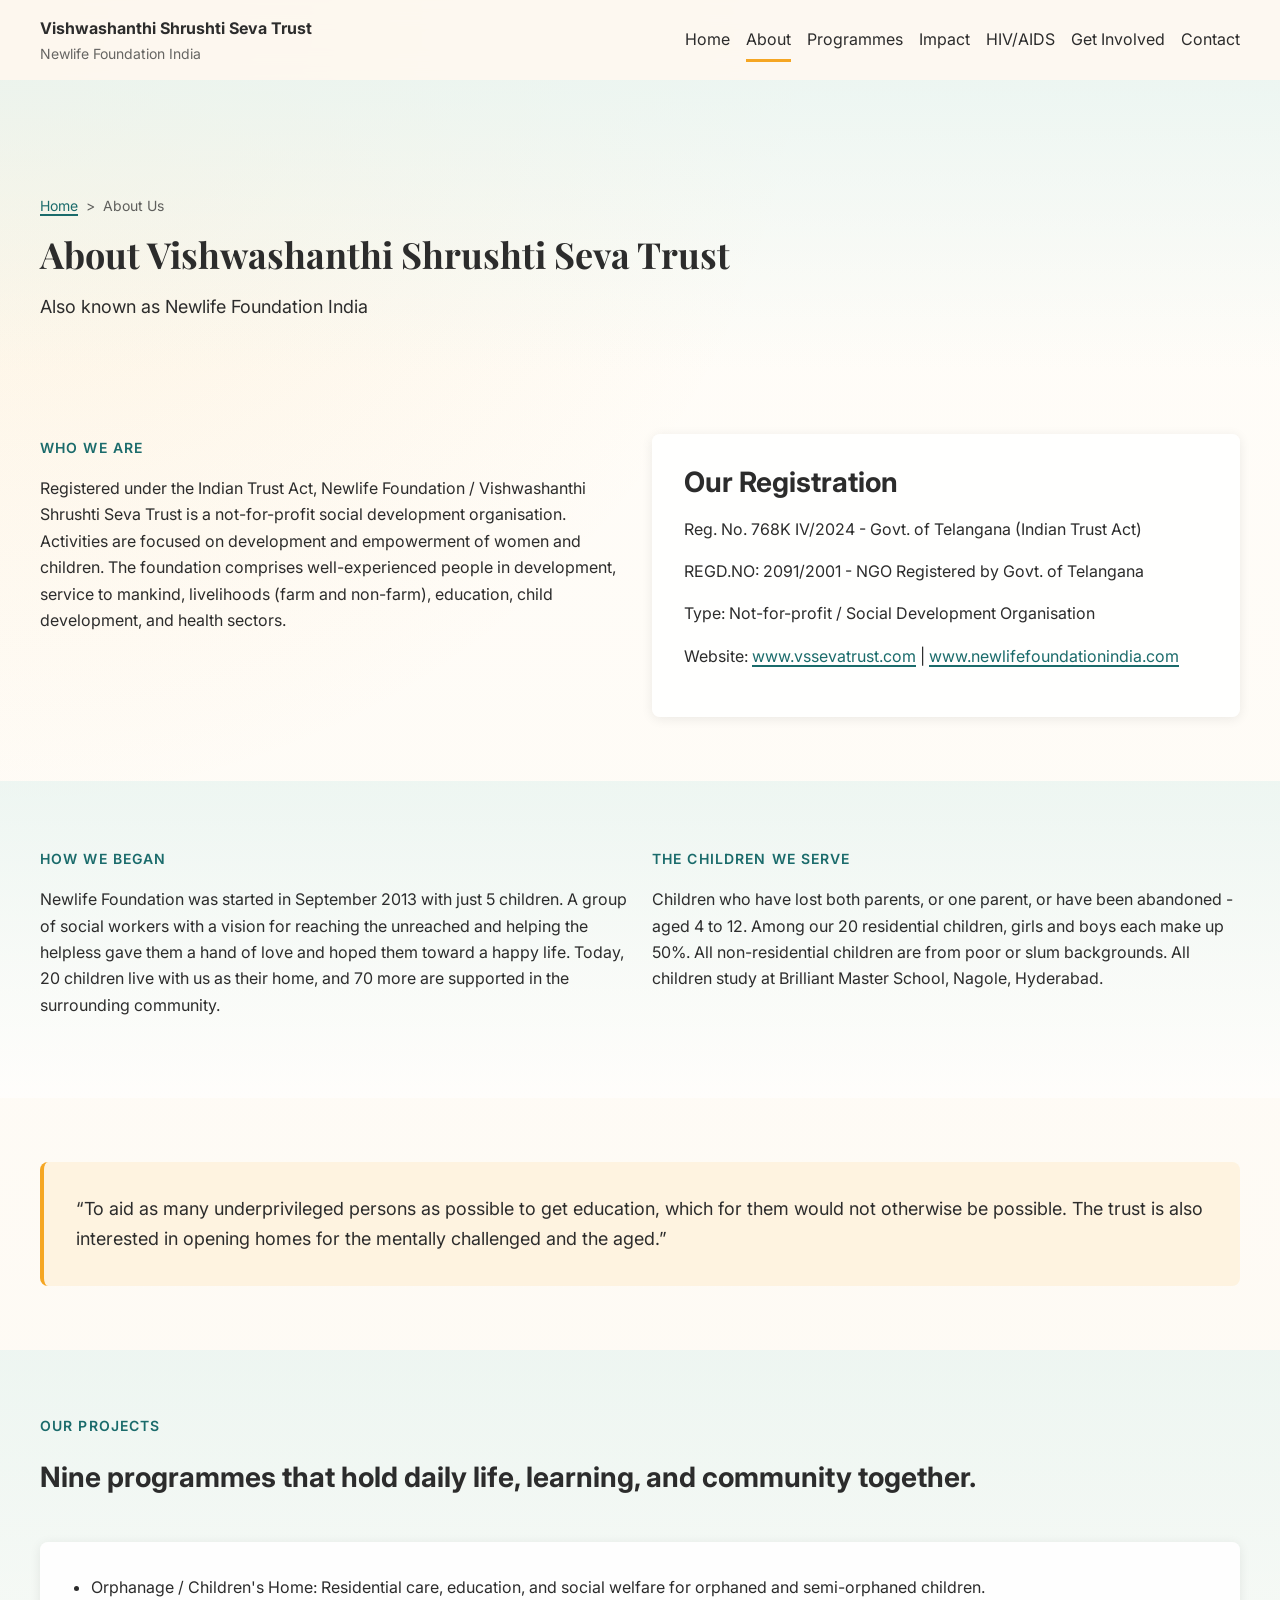
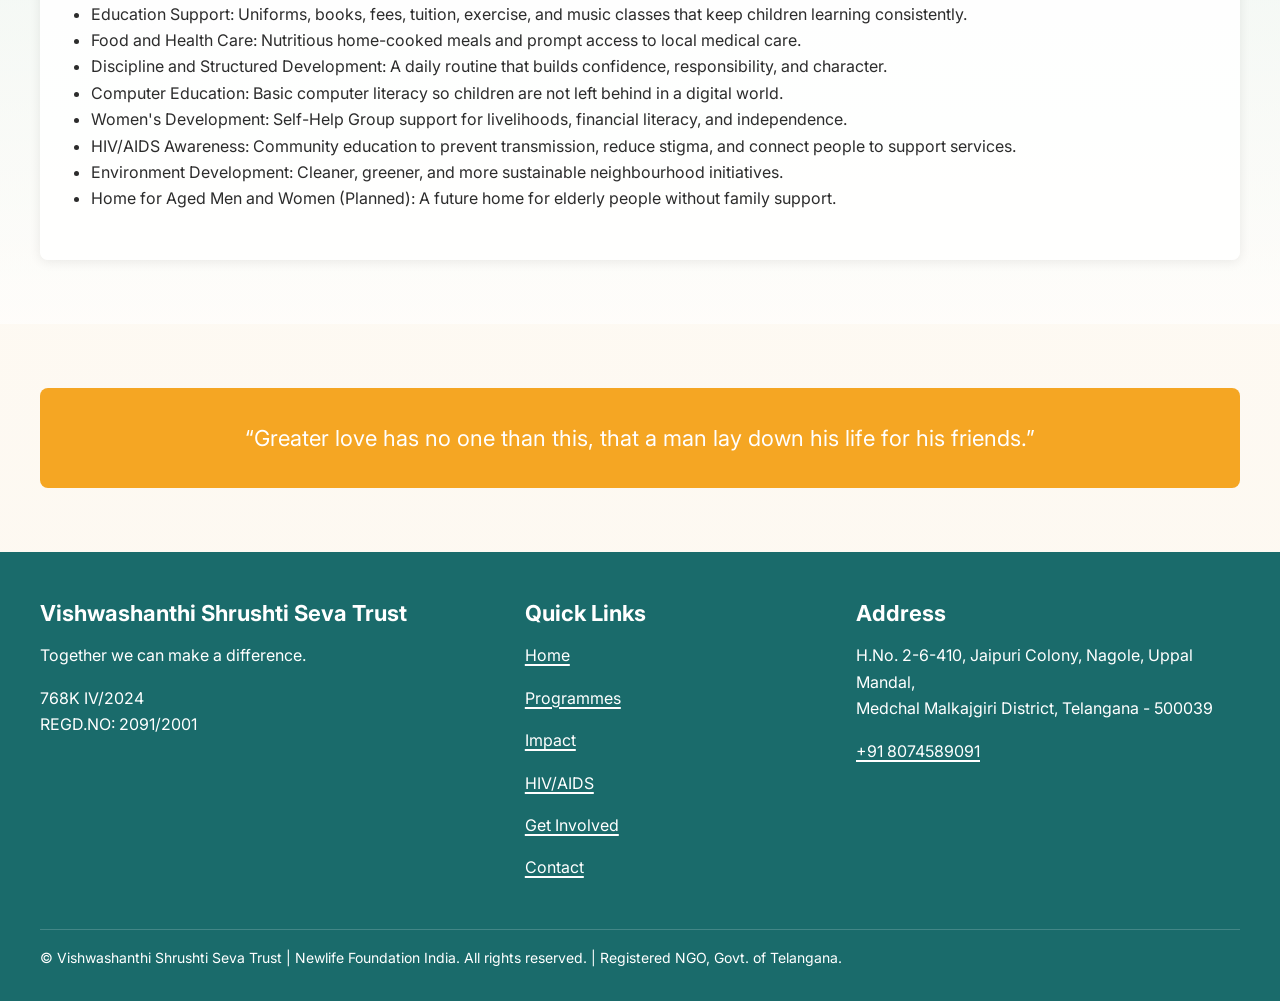
==== about.html @ 9d7c6ed6 "Initial commit: Vishwashanthi Shrushti Seva Trust website" ====
<!DOCTYPE html>
<html lang="en">
<head>
  <meta charset="UTF-8">
  <meta name="viewport" content="width=device-width, initial-scale=1">
  <title>About - Vishwashanthi Shrushti Seva Trust</title>
  <meta name="description" content="Read the history, mission, registrations, and child-focused work of Vishwashanthi Shrushti Seva Trust and Newlife Foundation India.">
  <meta property="og:title" content="About - Vishwashanthi Shrushti Seva Trust">
  <meta property="og:description" content="The Trust's mission, registrations, origin story, and programmes.">
  <meta property="og:type" content="website">
  <link rel="preconnect" href="https://fonts.googleapis.com">
  <link rel="preconnect" href="https://fonts.gstatic.com" crossorigin>
  <link href="https://fonts.googleapis.com/css2?family=Playfair+Display:wght@700&family=Inter:wght@400;500;600&display=swap" rel="stylesheet">
  <link rel="stylesheet" href="style.css">
  <style>.page-header{background:linear-gradient(180deg,rgba(232,244,240,.8),rgba(253,248,240,0));}</style>
</head>
<body>
  <a href="#main" class="skip-link">Skip to main content</a>
  <header class="site-header">
    <div class="container nav-shell">
      <a class="brand" href="index.html"><strong>Vishwashanthi Shrushti Seva Trust</strong><span>Newlife Foundation India</span></a>
      <button class="nav-toggle" type="button" aria-expanded="false" aria-controls="site-menu" data-nav-toggle><span class="visually-hidden">Open navigation</span><svg viewBox="0 0 24 24" aria-hidden="true"><path d="M4 7h16M4 12h16M4 17h16"/></svg></button>
      <nav class="nav-menu" id="site-menu" aria-label="Primary" data-nav-menu>
        <button class="nav-close" type="button" data-nav-close><span class="visually-hidden">Close navigation</span><svg viewBox="0 0 24 24" aria-hidden="true"><path d="M6 6l12 12M18 6 6 18"/></svg></button>
        <ul class="nav-links">
          <li><a href="index.html">Home</a></li>
          <li><a href="about.html" aria-current="page">About</a></li>
          <li><a href="programmes.html">Programmes</a></li>
          <li><a href="impact.html">Impact</a></li>
          <li><a href="hiv-aids.html">HIV/AIDS</a></li>
          <li><a href="get-involved.html">Get Involved</a></li>
          <li><a href="contact.html">Contact</a></li>
        </ul>
      </nav>
    </div>
  </header>
  <main id="main">
    <section class="page-header">
      <div class="container">
        <div class="breadcrumb"><a href="index.html">Home</a><span>&gt;</span><span>About Us</span></div>
        <h1>About Vishwashanthi Shrushti Seva Trust</h1>
        <p class="lead">Also known as Newlife Foundation India</p>
      </div>
    </section>

    <section class="section">
      <div class="container split-grid">
        <div>
          <span class="eyebrow">Who We Are</span>
          <p>Registered under the Indian Trust Act, Newlife Foundation / Vishwashanthi Shrushti Seva Trust is a not-for-profit social development organisation. Activities are focused on development and empowerment of women and children. The foundation comprises well-experienced people in development, service to mankind, livelihoods (farm and non-farm), education, child development, and health sectors.</p>
        </div>
        <aside class="info-card">
          <h2>Our Registration</h2>
          <p>Reg. No. 768K IV/2024 - Govt. of Telangana (Indian Trust Act)</p>
          <p>REGD.NO: 2091/2001 - NGO Registered by Govt. of Telangana</p>
          <p>Type: Not-for-profit / Social Development Organisation</p>
          <p>Website: <a href="http://www.vssevatrust.com">www.vssevatrust.com</a> | <a href="http://www.newlifefoundationindia.com">www.newlifefoundationindia.com</a></p>
        </aside>
      </div>
    </section>

    <section class="section section-alt">
      <div class="container split-grid">
        <div>
          <span class="eyebrow">How We Began</span>
          <p>Newlife Foundation was started in September 2013 with just 5 children. A group of social workers with a vision for reaching the unreached and helping the helpless gave them a hand of love and hoped them toward a happy life. Today, 20 children live with us as their home, and 70 more are supported in the surrounding community.</p>
        </div>
        <div>
          <span class="eyebrow">The Children We Serve</span>
          <p>Children who have lost both parents, or one parent, or have been abandoned - aged 4 to 12. Among our 20 residential children, girls and boys each make up 50%. All non-residential children are from poor or slum backgrounds. All children study at Brilliant Master School, Nagole, Hyderabad.</p>
        </div>
      </div>
    </section>

    <section class="section">
      <div class="container">
        <div class="pull-quote">
          “To aid as many underprivileged persons as possible to get education, which for them would not otherwise be possible. The trust is also interested in opening homes for the mentally challenged and the aged.”
        </div>
      </div>
    </section>

    <section class="section section-alt">
      <div class="container">
        <div class="section-title-row">
          <span class="eyebrow">Our Projects</span>
          <h2>Nine programmes that hold daily life, learning, and community together.</h2>
        </div>
        <div class="info-card">
          <ul>
            <li>Orphanage / Children's Home: Residential care, education, and social welfare for orphaned and semi-orphaned children.</li>
            <li>Education Support: Uniforms, books, fees, tuition, exercise, and music classes that keep children learning consistently.</li>
            <li>Food and Health Care: Nutritious home-cooked meals and prompt access to local medical care.</li>
            <li>Discipline and Structured Development: A daily routine that builds confidence, responsibility, and character.</li>
            <li>Computer Education: Basic computer literacy so children are not left behind in a digital world.</li>
            <li>Women's Development: Self-Help Group support for livelihoods, financial literacy, and independence.</li>
            <li>HIV/AIDS Awareness: Community education to prevent transmission, reduce stigma, and connect people to support services.</li>
            <li>Environment Development: Cleaner, greener, and more sustainable neighbourhood initiatives.</li>
            <li>Home for Aged Men and Women (Planned): A future home for elderly people without family support.</li>
          </ul>
        </div>
      </div>
    </section>

    <section class="section">
      <div class="container">
        <div class="quote-band">“Greater love has no one than this, that a man lay down his life for his friends.”</div>
      </div>
    </section>
  </main>

  <footer class="site-footer">
    <div class="container footer-grid">
      <div><h3>Vishwashanthi Shrushti Seva Trust</h3><p>Together we can make a difference.</p><p>768K IV/2024<br>REGD.NO: 2091/2001</p></div>
      <div><h3>Quick Links</h3><p><a href="index.html">Home</a></p><p><a href="programmes.html">Programmes</a></p><p><a href="impact.html">Impact</a></p><p><a href="hiv-aids.html">HIV/AIDS</a></p><p><a href="get-involved.html">Get Involved</a></p><p><a href="contact.html">Contact</a></p></div>
      <div><h3>Address</h3><p>H.No. 2-6-410, Jaipuri Colony, Nagole, Uppal Mandal,<br>Medchal Malkajgiri District, Telangana - 500039</p><p><a href="tel:+918074589091">+91 8074589091</a></p></div>
    </div>
    <div class="container subfooter">© Vishwashanthi Shrushti Seva Trust | Newlife Foundation India. All rights reserved. | Registered NGO, Govt. of Telangana.</div>
  </footer>
  <script src="nav.js"></script>
</body>
</html>
---- style.css ----
:root {
  --color-saffron: #f5a623;
  --color-teal: #1a6b6b;
  --color-teal-light: #2a8a8a;
  --color-ivory: #fdf8f0;
  --color-sage: #e8f4f0;
  --color-charcoal: #2c2c2c;
  --color-white: #ffffff;
  --color-saffron-light: #fef3e0;
  --fs-xs: 0.875rem;
  --fs-sm: 1rem;
  --fs-md: 1.125rem;
  --fs-lg: 1.375rem;
  --fs-xl: 1.75rem;
  --fs-2xl: 2.25rem;
  --fs-hero: 3rem;
  --space-1: 8px;
  --space-2: 16px;
  --space-3: 24px;
  --space-4: 32px;
  --space-5: 48px;
  --space-6: 64px;
  --space-7: 96px;
  --max-width: 1200px;
  --radius-card: 8px;
  --radius-btn: 4px;
  --shadow-card: 0 2px 12px rgba(0, 0, 0, 0.08);
  --nav-height: 80px;
}

*,
*::before,
*::after {
  box-sizing: border-box;
}

html {
  scroll-behavior: smooth;
}

body {
  margin: 0;
  font-family: "Inter", sans-serif;
  font-size: var(--fs-sm);
  line-height: 1.65;
  color: var(--color-charcoal);
  background:
    radial-gradient(circle at top left, rgba(245, 166, 35, 0.12), transparent 28%),
    linear-gradient(180deg, #fffdf9 0%, var(--color-ivory) 100%);
}

body.menu-open {
  overflow: hidden;
}

a {
  color: var(--color-teal);
  text-decoration-thickness: 1.5px;
  text-underline-offset: 0.18em;
}

a:hover,
button:hover {
  filter: brightness(0.92);
}

a:focus-visible,
button:focus-visible,
iframe:focus-visible {
  outline: 2px solid var(--color-saffron);
  outline-offset: 2px;
}

img,
svg {
  max-width: 100%;
}

iframe {
  width: 100%;
  border: 0;
}

h1,
h2,
h3 {
  margin: 0 0 var(--space-2);
  line-height: 1.2;
  letter-spacing: 0;
}

h1,
.hero-title,
.ribbon-text {
  font-family: "Playfair Display", serif;
}

h1 {
  font-size: 1.75rem;
}

h2 {
  font-size: var(--fs-xl);
}

h3 {
  font-size: var(--fs-lg);
}

p,
ul,
ol,
blockquote {
  margin: 0 0 var(--space-2);
}

ul,
ol {
  padding-left: 1.2rem;
}

.skip-link {
  position: absolute;
  left: var(--space-2);
  top: -48px;
  background: var(--color-white);
  color: var(--color-charcoal);
  padding: 10px 14px;
  border-radius: var(--radius-btn);
  z-index: 2000;
}

.skip-link:focus {
  top: 12px;
}

.visually-hidden {
  position: absolute;
  width: 1px;
  height: 1px;
  padding: 0;
  margin: -1px;
  overflow: hidden;
  clip: rect(0, 0, 0, 0);
  white-space: nowrap;
  border: 0;
}

.container {
  width: min(calc(100% - 32px), var(--max-width));
  margin: 0 auto;
}

.section {
  padding: var(--space-6) 0;
}

.section-tight {
  padding: var(--space-5) 0;
}

.section-alt {
  background: linear-gradient(180deg, rgba(232, 244, 240, 0.75), rgba(255, 255, 255, 0.6));
}

.section-saffron {
  background: var(--color-saffron-light);
}

.eyebrow {
  display: inline-block;
  margin-bottom: var(--space-2);
  font-size: var(--fs-xs);
  font-weight: 600;
  text-transform: uppercase;
  letter-spacing: 0.08em;
  color: var(--color-teal);
}

.lead {
  font-size: var(--fs-md);
}

.page-header {
  padding-top: calc(var(--nav-height) + var(--space-4));
  padding-bottom: var(--space-4);
}

.breadcrumb {
  display: inline-flex;
  gap: var(--space-1);
  flex-wrap: wrap;
  font-size: var(--fs-xs);
  margin-bottom: var(--space-2);
  color: rgba(44, 44, 44, 0.75);
}

.site-header {
  position: sticky;
  top: 0;
  z-index: 1000;
  background: rgba(253, 248, 240, 0.9);
  backdrop-filter: blur(12px);
  transition: background 0.25s ease, box-shadow 0.25s ease;
}

.site-header.scrolled {
  background: rgba(255, 255, 255, 0.98);
  box-shadow: 0 8px 24px rgba(0, 0, 0, 0.08);
}

.nav-shell {
  display: flex;
  align-items: center;
  justify-content: space-between;
  min-height: var(--nav-height);
  gap: var(--space-2);
}

.brand {
  color: var(--color-charcoal);
  text-decoration: none;
}

.brand strong {
  display: block;
  font-size: 1rem;
}

.brand span {
  display: block;
  font-size: var(--fs-xs);
  color: rgba(44, 44, 44, 0.72);
}

.nav-toggle {
  display: inline-flex;
  width: 44px;
  height: 44px;
  border: 0;
  background: transparent;
  color: var(--color-teal);
  align-items: center;
  justify-content: center;
  cursor: pointer;
}

.nav-toggle svg,
.nav-close svg {
  width: 24px;
  height: 24px;
}

.nav-toggle svg path,
.nav-close svg path {
  stroke: currentColor;
  fill: none;
  stroke-linecap: round;
  stroke-linejoin: round;
  stroke-width: 2;
}

.nav-menu {
  position: absolute;
  top: 0;
  left: 0;
  right: 0;
  display: flex;
  flex-direction: column;
  justify-content: flex-start;
  padding: calc(var(--nav-height) + var(--space-5)) var(--space-4) var(--space-5);
  background: var(--color-teal);
  z-index: 1200;
  overflow-y: auto;
  min-height: 100vh;
  transform: translateY(-100%);
  opacity: 0;
  visibility: hidden;
  transition: transform 0.3s ease, opacity 0.3s ease, visibility 0.3s ease;
}

.nav-menu.open {
  transform: translateY(0);
  opacity: 1;
  visibility: visible;
}

.nav-close {
  position: absolute;
  top: var(--space-3);
  right: var(--space-3);
  width: 44px;
  height: 44px;
  border: 0;
  background: transparent;
  color: var(--color-white);
  cursor: pointer;
}

.nav-links {
  list-style: none;
  padding: 0;
  margin: 0;
  display: flex;
  flex-direction: column;
  gap: var(--space-2);
  width: 100%;
}

.nav-links a {
  display: inline-flex;
  align-items: center;
  min-height: 44px;
  color: var(--color-white);
  text-decoration: none;
  font-size: 2rem;
  line-height: 56px;
  border-bottom: 3px solid transparent;
}

.nav-links a[aria-current="page"] {
  border-bottom-color: var(--color-saffron);
}

.hero {
  position: relative;
  min-height: 85vh;
  display: flex;
  align-items: center;
  padding: calc(var(--nav-height) + var(--space-5)) 0 var(--space-6);
  background:
    linear-gradient(120deg, rgba(26, 107, 107, 0.96), rgba(42, 138, 138, 0.9) 48%, rgba(245, 166, 35, 0.88)),
    linear-gradient(180deg, rgba(255, 255, 255, 0.06), rgba(255, 255, 255, 0));
  color: var(--color-white);
  overflow: hidden;
}

.hero::after {
  content: "";
  position: absolute;
  inset: auto -8% -12% auto;
  width: 280px;
  height: 280px;
  border-radius: 50%;
  background: rgba(255, 255, 255, 0.12);
}

.hero-grid {
  position: relative;
  z-index: 1;
  display: grid;
  gap: var(--space-4);
}

.hero-title {
  font-size: 1.75rem;
  max-width: 11ch;
}

.hero-subtitle {
  font-size: var(--fs-md);
  max-width: 34rem;
}

.hero-tagline {
  font-size: var(--fs-sm);
  font-weight: 600;
}

.button-row {
  display: flex;
  flex-wrap: wrap;
  gap: var(--space-2);
  margin-top: var(--space-3);
}

.btn {
  display: inline-flex;
  align-items: center;
  justify-content: center;
  min-height: 44px;
  padding: 12px 28px;
  border-radius: var(--radius-btn);
  border: 2px solid transparent;
  text-decoration: none;
  font-weight: 600;
}

.btn-primary {
  background: var(--color-saffron);
  color: var(--color-white);
}

.btn-secondary {
  color: var(--color-teal);
  border-color: var(--color-teal);
  background: transparent;
}

.story-ribbon {
  background: var(--color-saffron);
  color: var(--color-white);
}

.story-ribbon .container {
  display: flex;
  align-items: center;
  justify-content: center;
  gap: var(--space-2);
  padding: 18px 0;
}

.ribbon-text {
  font-size: 1.2rem;
  font-style: italic;
  text-align: center;
}

.ribbon-hearts {
  display: none;
  flex: 0 0 auto;
  width: 120px;
  height: 20px;
  fill: none;
  stroke: currentColor;
  stroke-width: 1.8;
}

.stats-grid,
.card-grid,
.facts-grid,
.footer-grid,
.split-grid,
.contact-grid,
.impact-grid {
  display: grid;
  gap: var(--space-3);
}

.impact-strip {
  margin-top: calc(-1 * var(--space-5));
  position: relative;
  z-index: 2;
}

.stat-card,
.info-card,
.program-card,
.fact-card,
.timeline-item,
.contact-card,
.quote-card,
.letter-card {
  background: rgba(255, 255, 255, 0.92);
  border-radius: var(--radius-card);
  box-shadow: var(--shadow-card);
}

.stat-card {
  padding: var(--space-3);
  text-align: center;
}

.stat-value {
  display: block;
  font-size: 2rem;
  font-weight: 700;
  color: var(--color-teal);
}

.stat-label {
  font-size: var(--fs-xs);
  color: rgba(44, 44, 44, 0.74);
}

.info-card,
.program-card,
.fact-card,
.contact-card,
.letter-card {
  padding: var(--space-4);
}

.program-card,
.fact-card {
  border-top: 4px solid var(--color-saffron);
}

.icon-chip {
  display: inline-flex;
  align-items: center;
  justify-content: center;
  width: 52px;
  height: 52px;
  margin-bottom: var(--space-2);
  border-radius: 14px;
  background: var(--color-sage);
  color: var(--color-teal);
}

.icon-chip svg {
  width: 24px;
  height: 24px;
  stroke: currentColor;
  fill: none;
  stroke-width: 1.8;
  stroke-linecap: round;
  stroke-linejoin: round;
}

.pull-quote {
  padding: var(--space-4);
  background: var(--color-saffron-light);
  border-left: 4px solid var(--color-saffron);
  border-radius: var(--radius-card);
  font-size: var(--fs-md);
}

.callout {
  padding: var(--space-3);
  background: linear-gradient(135deg, var(--color-saffron-light), rgba(232, 244, 240, 0.85));
  border-radius: var(--radius-card);
  border: 1px solid rgba(26, 107, 107, 0.12);
}

.section-title-row {
  display: flex;
  flex-direction: column;
  gap: var(--space-1);
  margin-bottom: var(--space-4);
}

.programme-section {
  padding: var(--space-5) 0;
}

.programme-section + .programme-section {
  border-top: 1px solid rgba(26, 107, 107, 0.12);
}

.programme-inner {
  display: grid;
  gap: var(--space-3);
}

.programme-copy {
  display: grid;
  gap: var(--space-2);
}

.timeline {
  display: grid;
  gap: var(--space-2);
  margin: var(--space-4) 0;
}

.timeline-item {
  position: relative;
  padding: var(--space-3);
}

.timeline-time {
  display: block;
  font-weight: 700;
  color: var(--color-teal);
}

.school-note,
.computer-note,
.quote-band {
  border-radius: var(--radius-card);
  padding: var(--space-4);
}

.school-note,
.computer-note {
  background: var(--color-saffron-light);
}

.quote-band {
  background: var(--color-saffron);
  color: var(--color-white);
  text-align: center;
  font-size: var(--fs-lg);
}

.impact-panels {
  display: grid;
  gap: var(--space-3);
}

.impact-panel {
  padding: var(--space-4);
  background: rgba(255, 255, 255, 0.88);
  border-radius: var(--radius-card);
  box-shadow: var(--shadow-card);
}

.timeline-history {
  position: relative;
  display: grid;
  gap: var(--space-3);
  margin-top: var(--space-4);
}

.timeline-history::before {
  content: "";
  position: absolute;
  left: 11px;
  top: 8px;
  bottom: 8px;
  width: 2px;
  background: rgba(26, 107, 107, 0.24);
}

.history-item {
  position: relative;
  padding-left: var(--space-4);
}

.history-item::before {
  content: "";
  position: absolute;
  left: 4px;
  top: 7px;
  width: 14px;
  height: 14px;
  border-radius: 50%;
  background: var(--color-saffron);
  box-shadow: 0 0 0 4px rgba(245, 166, 35, 0.18);
}

.history-year {
  display: inline-block;
  min-width: 4.5rem;
  font-weight: 700;
  color: var(--color-teal);
}

.site-footer {
  background: var(--color-teal);
  color: var(--color-white);
  padding-top: var(--space-5);
}

.site-footer a {
  color: var(--color-white);
}

.footer-grid {
  padding-bottom: var(--space-4);
}

.subfooter {
  padding: var(--space-2) 0 var(--space-4);
  border-top: 1px solid rgba(255, 255, 255, 0.18);
  font-size: var(--fs-xs);
}

.plain-link {
  font-weight: 600;
}

.visually-muted {
  color: rgba(44, 44, 44, 0.75);
}

@media (min-width: 640px) {
  h1 {
    font-size: var(--fs-2xl);
  }

  .hero-title {
    font-size: 2.25rem;
  }

  .stats-grid,
  .facts-grid,
  .impact-grid {
    grid-template-columns: repeat(2, minmax(0, 1fr));
  }

  .card-grid,
  .split-grid,
  .contact-grid,
  .footer-grid,
  .impact-panels {
    grid-template-columns: repeat(2, minmax(0, 1fr));
  }

  .timeline {
    grid-template-columns: repeat(2, minmax(0, 1fr));
  }
}

@media (min-width: 768px) {
  .nav-toggle,
  .nav-close {
    display: none;
  }

  .nav-menu {
    position: static;
    inset: auto;
    padding: 0;
    background: transparent;
    transform: none;
    opacity: 1;
    visibility: visible;
    min-height: 0;
    overflow-y: visible;
  }

  .nav-links {
    flex-direction: row;
    flex-wrap: wrap;
    justify-content: flex-end;
    gap: var(--space-2);
  }

  .nav-links a {
    min-height: 44px;
    font-size: var(--fs-sm);
    line-height: 1.5;
    color: var(--color-charcoal);
  }

  .site-header.scrolled .nav-links a {
    color: var(--color-charcoal);
  }

  .hero-grid,
  .split-grid,
  .contact-grid,
  .programme-inner {
    grid-template-columns: repeat(2, minmax(0, 1fr));
    align-items: start;
  }

  .timeline {
    grid-template-columns: repeat(5, minmax(0, 1fr));
  }

  .ribbon-hearts {
    display: block;
  }
}

@media (min-width: 1024px) {
  .hero-title {
    font-size: var(--fs-hero);
  }

  .stats-grid {
    grid-template-columns: repeat(4, minmax(0, 1fr));
  }

  .impact-grid {
    grid-template-columns: repeat(3, minmax(0, 1fr));
  }

  .card-grid,
  .facts-grid {
    grid-template-columns: repeat(3, minmax(0, 1fr));
  }

  .footer-grid {
    grid-template-columns: 1.2fr 0.8fr 1fr;
  }

  .timeline {
    grid-template-columns: repeat(10, minmax(0, 1fr));
  }
}

@media (prefers-reduced-motion: reduce) {
  html {
    scroll-behavior: auto;
  }

  *,
  *::before,
  *::after {
    animation: none !important;
    transition: none !important;
  }
}
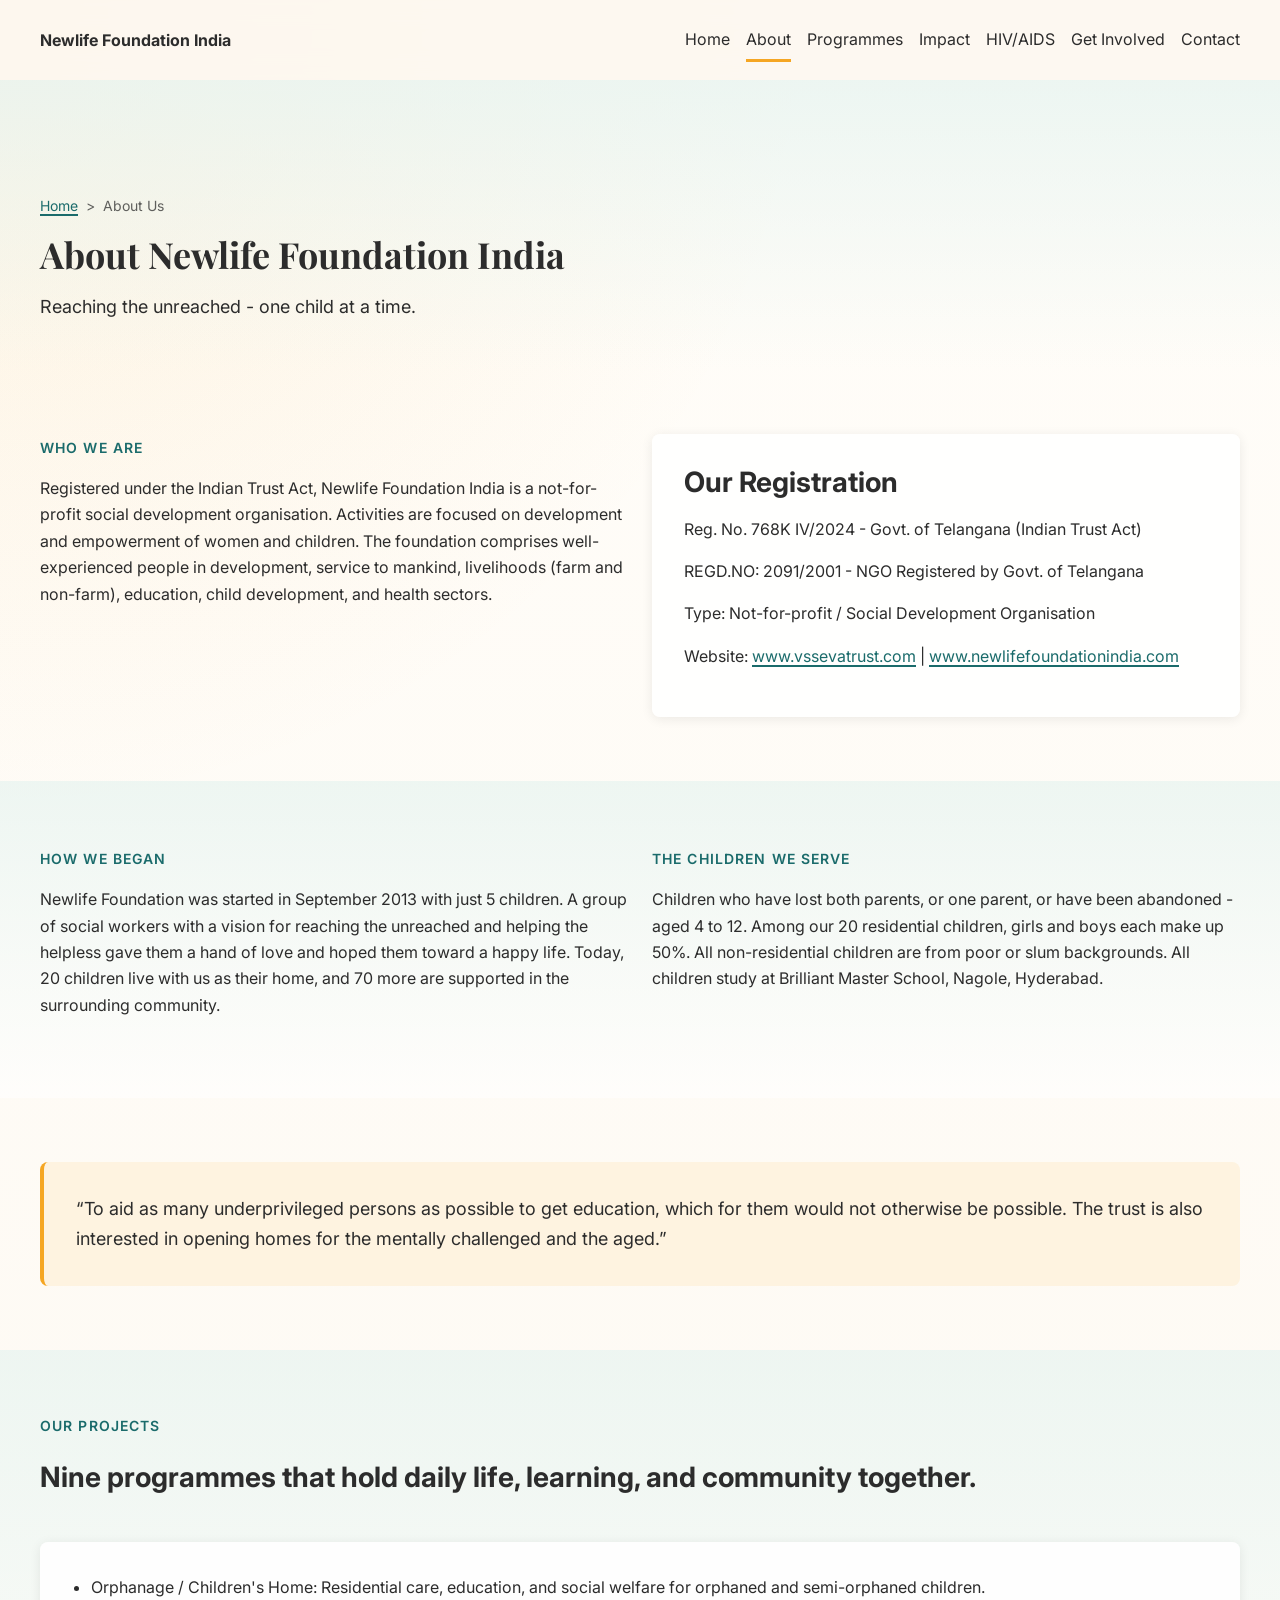
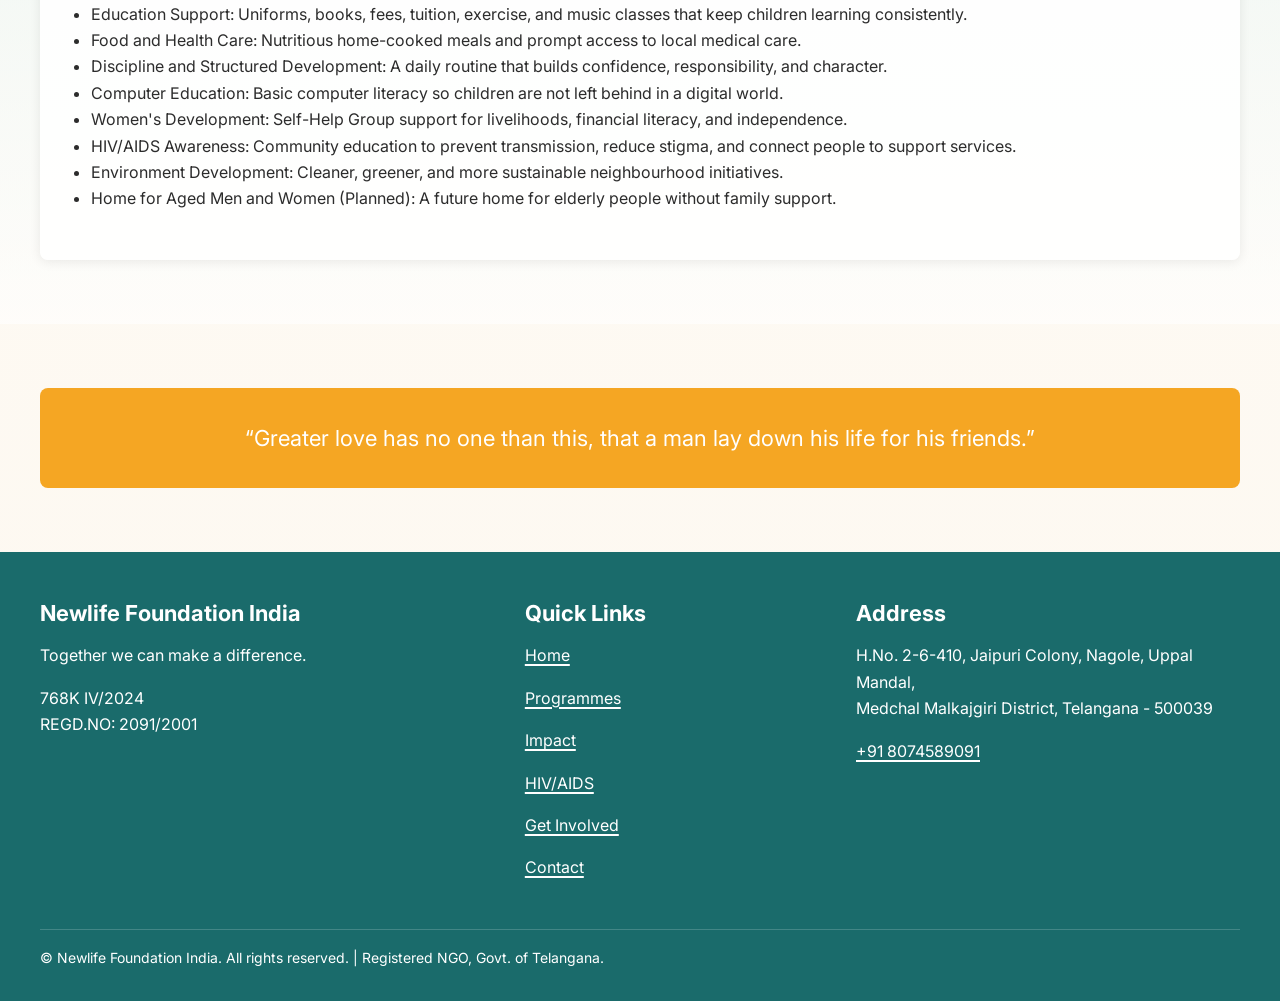
==== commit 50c4371f: "Rename trust to Newlife Foundation India across the entire website" ====
--- a/about.html
+++ b/about.html
@@ -3,9 +3,9 @@
 <head>
   <meta charset="UTF-8">
   <meta name="viewport" content="width=device-width, initial-scale=1">
-  <title>About - Vishwashanthi Shrushti Seva Trust</title>
-  <meta name="description" content="Read the history, mission, registrations, and child-focused work of Vishwashanthi Shrushti Seva Trust and Newlife Foundation India.">
-  <meta property="og:title" content="About - Vishwashanthi Shrushti Seva Trust">
+  <title>About - Newlife Foundation India</title>
+  <meta name="description" content="Read the history, mission, registrations, and child-focused work of Newlife Foundation India.">
+  <meta property="og:title" content="About - Newlife Foundation India">
   <meta property="og:description" content="The Trust's mission, registrations, origin story, and programmes.">
   <meta property="og:type" content="website">
   <link rel="preconnect" href="https://fonts.googleapis.com">
@@ -18,7 +18,7 @@
   <a href="#main" class="skip-link">Skip to main content</a>
   <header class="site-header">
     <div class="container nav-shell">
-      <a class="brand" href="index.html"><strong>Vishwashanthi Shrushti Seva Trust</strong><span>Newlife Foundation India</span></a>
+      <a class="brand" href="index.html"><strong>Newlife Foundation India</strong></a>
       <button class="nav-toggle" type="button" aria-expanded="false" aria-controls="site-menu" data-nav-toggle><span class="visually-hidden">Open navigation</span><svg viewBox="0 0 24 24" aria-hidden="true"><path d="M4 7h16M4 12h16M4 17h16"/></svg></button>
       <nav class="nav-menu" id="site-menu" aria-label="Primary" data-nav-menu>
         <button class="nav-close" type="button" data-nav-close><span class="visually-hidden">Close navigation</span><svg viewBox="0 0 24 24" aria-hidden="true"><path d="M6 6l12 12M18 6 6 18"/></svg></button>
@@ -38,8 +38,8 @@
     <section class="page-header">
       <div class="container">
         <div class="breadcrumb"><a href="index.html">Home</a><span>&gt;</span><span>About Us</span></div>
-        <h1>About Vishwashanthi Shrushti Seva Trust</h1>
-        <p class="lead">Also known as Newlife Foundation India</p>
+        <h1>About Newlife Foundation India</h1>
+        <p class="lead">Reaching the unreached - one child at a time.</p>
       </div>
     </section>
 
@@ -47,7 +47,7 @@
       <div class="container split-grid">
         <div>
           <span class="eyebrow">Who We Are</span>
-          <p>Registered under the Indian Trust Act, Newlife Foundation / Vishwashanthi Shrushti Seva Trust is a not-for-profit social development organisation. Activities are focused on development and empowerment of women and children. The foundation comprises well-experienced people in development, service to mankind, livelihoods (farm and non-farm), education, child development, and health sectors.</p>
+          <p>Registered under the Indian Trust Act, Newlife Foundation India is a not-for-profit social development organisation. Activities are focused on development and empowerment of women and children. The foundation comprises well-experienced people in development, service to mankind, livelihoods (farm and non-farm), education, child development, and health sectors.</p>
         </div>
         <aside class="info-card">
           <h2>Our Registration</h2>
@@ -111,11 +111,11 @@
 
   <footer class="site-footer">
     <div class="container footer-grid">
-      <div><h3>Vishwashanthi Shrushti Seva Trust</h3><p>Together we can make a difference.</p><p>768K IV/2024<br>REGD.NO: 2091/2001</p></div>
+      <div><h3>Newlife Foundation India</h3><p>Together we can make a difference.</p><p>768K IV/2024<br>REGD.NO: 2091/2001</p></div>
       <div><h3>Quick Links</h3><p><a href="index.html">Home</a></p><p><a href="programmes.html">Programmes</a></p><p><a href="impact.html">Impact</a></p><p><a href="hiv-aids.html">HIV/AIDS</a></p><p><a href="get-involved.html">Get Involved</a></p><p><a href="contact.html">Contact</a></p></div>
       <div><h3>Address</h3><p>H.No. 2-6-410, Jaipuri Colony, Nagole, Uppal Mandal,<br>Medchal Malkajgiri District, Telangana - 500039</p><p><a href="tel:+918074589091">+91 8074589091</a></p></div>
     </div>
-    <div class="container subfooter">© Vishwashanthi Shrushti Seva Trust | Newlife Foundation India. All rights reserved. | Registered NGO, Govt. of Telangana.</div>
+    <div class="container subfooter">© Newlife Foundation India. All rights reserved. | Registered NGO, Govt. of Telangana.</div>
   </footer>
   <script src="nav.js"></script>
 </body>
--- a/style.css
+++ b/style.css
@@ -322,6 +322,10 @@
   border-bottom-color: var(--color-saffron);
 }
 
+.hero .eyebrow {
+  color: rgba(255, 255, 255, 0.9);
+}
+
 .hero {
   position: relative;
   min-height: 85vh;
